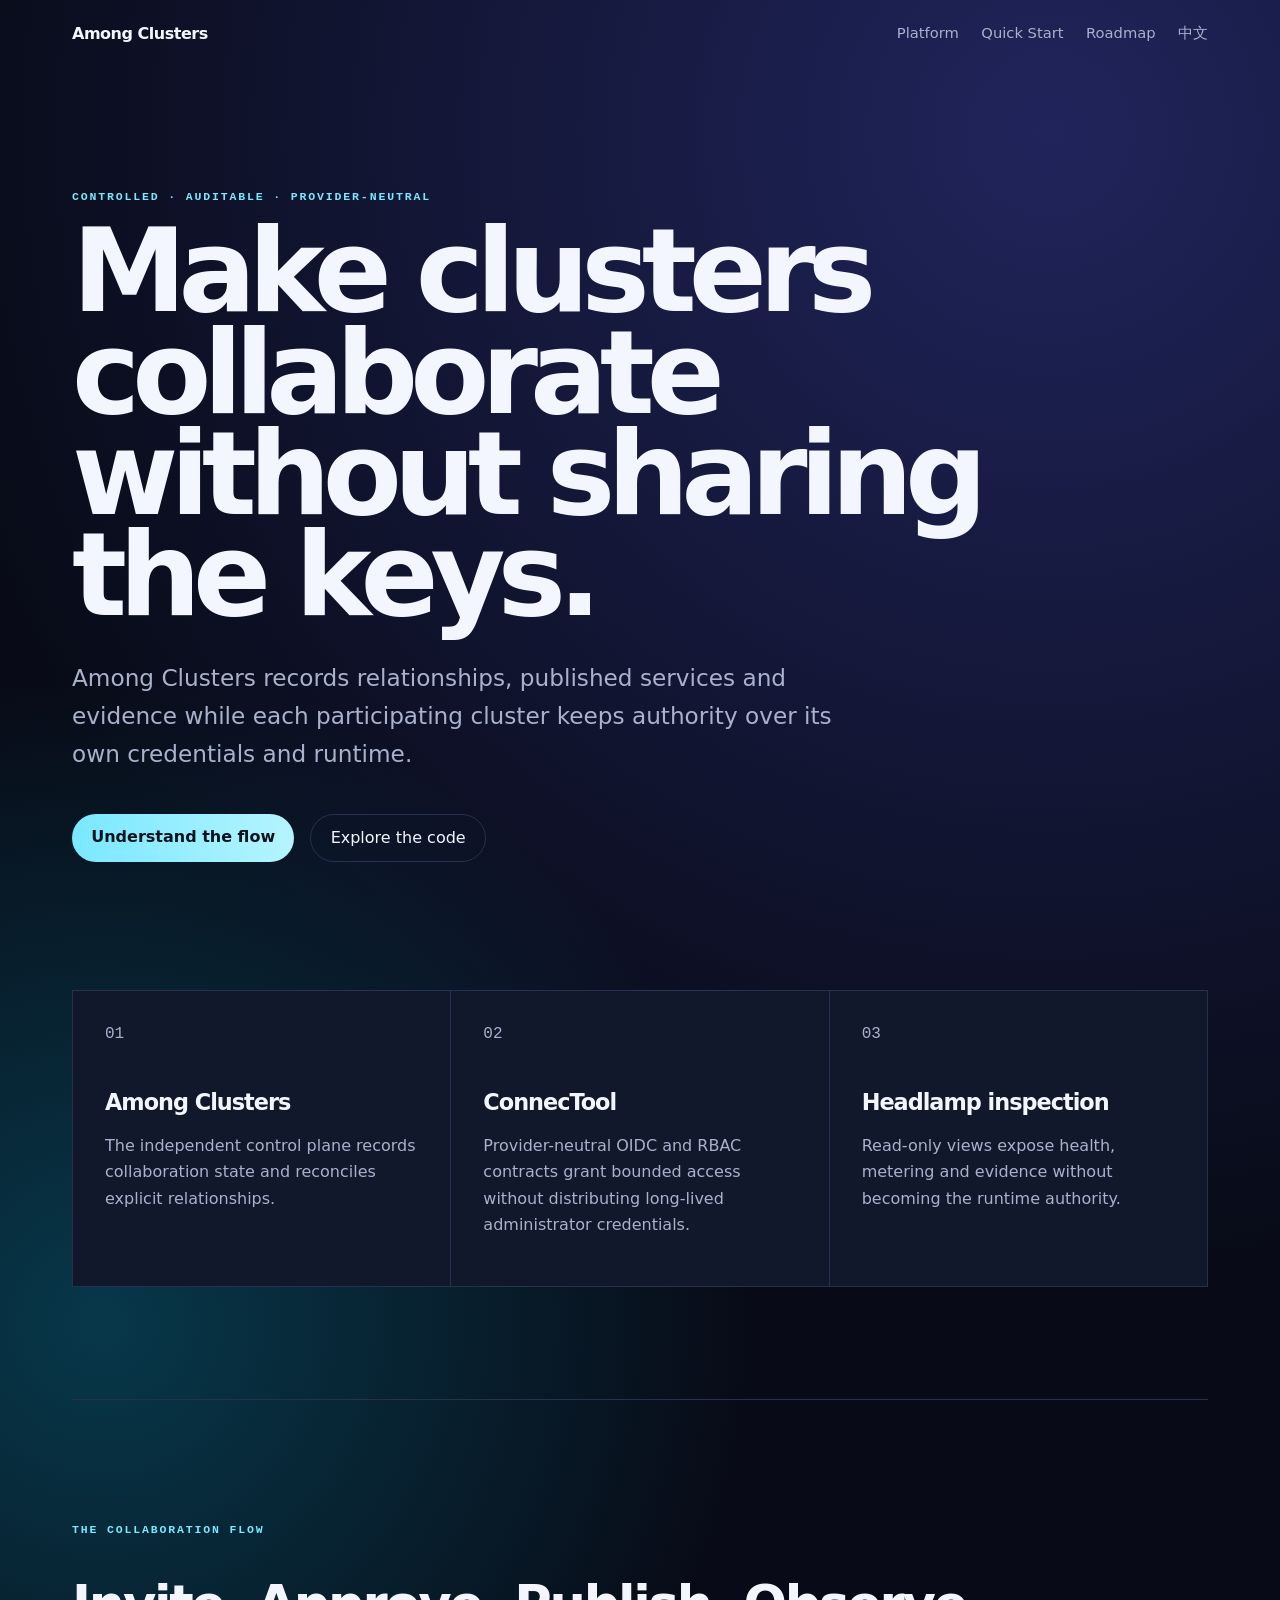
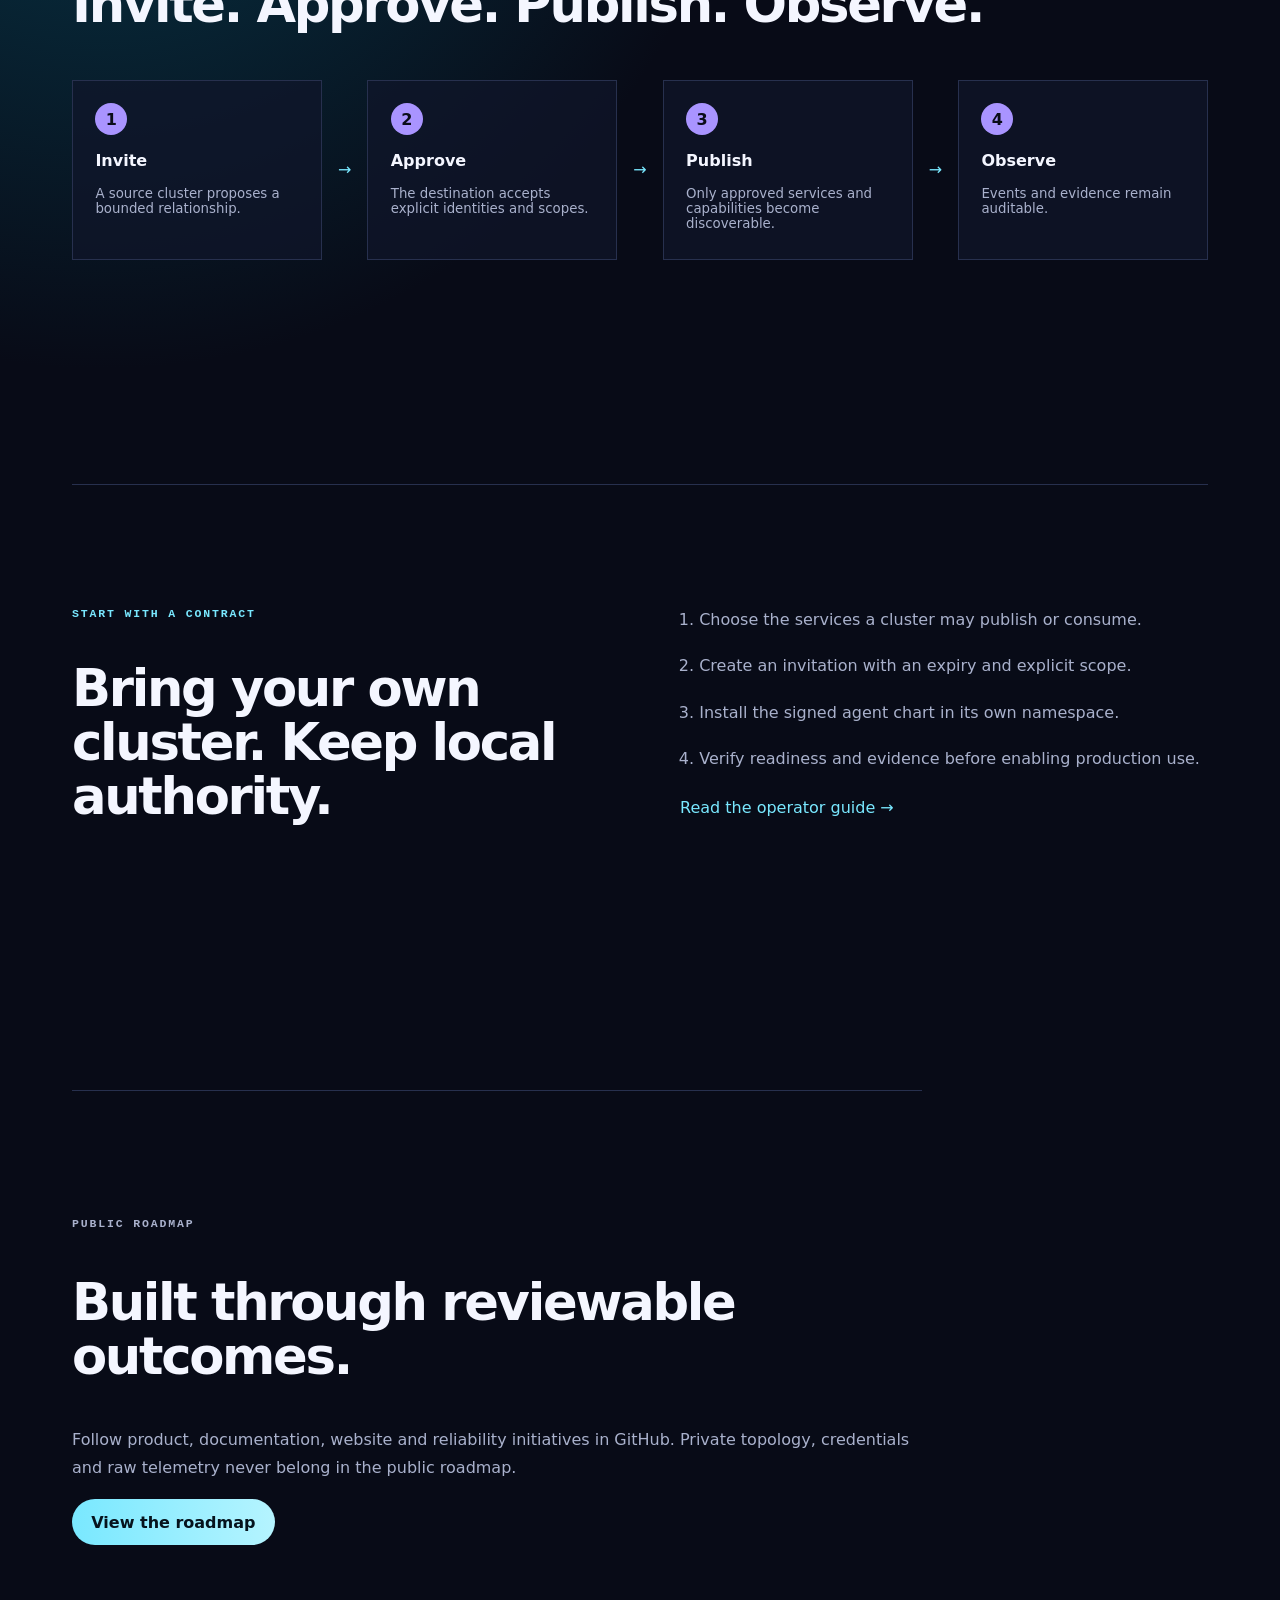
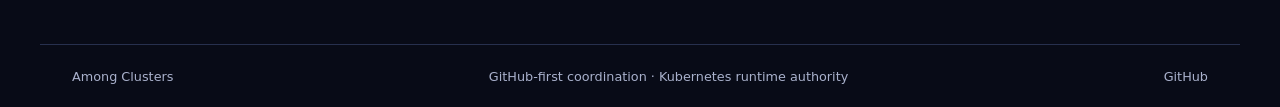
==== en/index.html @ f0ce1522 "feat(website): launch bilingual product site Issue: among-clusters/website#1 Change-Id: chg_among_bi" ====
<!doctype html>
<html lang="en">
<head><meta charset="utf-8"><meta name="viewport" content="width=device-width,initial-scale=1"><meta name="description" content="Among Clusters records auditable, least-privilege collaboration between Kubernetes clusters."><title>Among Clusters — Auditable multi-cluster collaboration</title><link rel="stylesheet" href="../styles.css"></head>
<body>
  <header><a class="brand" href="../">Among Clusters</a><nav><a href="#platform">Platform</a><a href="#start">Quick Start</a><a href="https://github.com/orgs/among-clusters/projects">Roadmap</a><a href="../zh-CN/" lang="zh-CN">中文</a></nav></header>
  <main>
    <section class="hero"><p class="kicker">CONTROLLED · AUDITABLE · PROVIDER-NEUTRAL</p><h1>Make clusters collaborate without sharing the keys.</h1><p class="lead">Among Clusters records relationships, published services and evidence while each participating cluster keeps authority over its own credentials and runtime.</p><div class="actions"><a class="primary" href="#start">Understand the flow</a><a href="https://github.com/among-clusters/among-clusters">Explore the code</a></div></section>
    <section id="platform" class="cards"><article><span>01</span><h2>Among Clusters</h2><p>The independent control plane records collaboration state and reconciles explicit relationships.</p></article><article><span>02</span><h2>ConnecTool</h2><p>Provider-neutral OIDC and RBAC contracts grant bounded access without distributing long-lived administrator credentials.</p></article><article><span>03</span><h2>Headlamp inspection</h2><p>Read-only views expose health, metering and evidence without becoming the runtime authority.</p></article></section>
    <section class="flow"><p class="kicker">THE COLLABORATION FLOW</p><h2>Invite. Approve. Publish. Observe.</h2><div class="rail"><div><b>1</b><strong>Invite</strong><small>A source cluster proposes a bounded relationship.</small></div><i>→</i><div><b>2</b><strong>Approve</strong><small>The destination accepts explicit identities and scopes.</small></div><i>→</i><div><b>3</b><strong>Publish</strong><small>Only approved services and capabilities become discoverable.</small></div><i>→</i><div><b>4</b><strong>Observe</strong><small>Events and evidence remain auditable.</small></div></div></section>
    <section id="start" class="split"><div><p class="kicker">START WITH A CONTRACT</p><h2>Bring your own cluster. Keep local authority.</h2></div><div><ol><li>Choose the services a cluster may publish or consume.</li><li>Create an invitation with an expiry and explicit scope.</li><li>Install the signed agent chart in its own namespace.</li><li>Verify readiness and evidence before enabling production use.</li></ol><a class="text-link" href="https://github.com/among-clusters/among-clusters">Read the operator guide →</a></div></section>
    <section class="callout"><p class="kicker">PUBLIC ROADMAP</p><h2>Built through reviewable outcomes.</h2><p>Follow product, documentation, website and reliability initiatives in GitHub. Private topology, credentials and raw telemetry never belong in the public roadmap.</p><a class="primary button" href="https://github.com/orgs/among-clusters/projects">View the roadmap</a></section>
  </main>
  <footer><span>Among Clusters</span><span>GitHub-first coordination · Kubernetes runtime authority</span><a href="https://github.com/among-clusters">GitHub</a></footer>
</body></html>
---- styles.css ----
:root{color-scheme:dark;--bg:#080b17;--panel:#10162a;--ink:#f4f6ff;--muted:#a9b1cc;--line:#27304e;--cyan:#79e8ff;--violet:#a994ff;font-family:Inter,ui-sans-serif,system-ui,-apple-system,sans-serif}*{box-sizing:border-box}html{scroll-behavior:smooth}body{margin:0;background:radial-gradient(circle at 82% 4%,#20245b 0,transparent 34%),radial-gradient(circle at 8% 40%,#07384a 0,transparent 28%),var(--bg);color:var(--ink)}a{color:inherit;text-decoration:none}header,footer{max-width:1200px;margin:auto;padding:1.5rem 2rem;display:flex;align-items:center;justify-content:space-between;gap:2rem}.brand{font-weight:800;letter-spacing:-.03em}nav{display:flex;gap:1.4rem;color:var(--muted);font-size:.92rem}main{max-width:1200px;margin:auto;padding:0 2rem}.hero{padding:7rem 0 8rem;max-width:980px}.kicker{color:var(--cyan);font:750 .72rem/1 ui-monospace,SFMono-Regular,monospace;letter-spacing:.16em;text-transform:uppercase}h1{font-size:clamp(3.7rem,9vw,8.5rem);line-height:.88;letter-spacing:-.07em;margin:1.2rem 0 2rem}.lead{max-width:780px;font-size:clamp(1.1rem,2vw,1.45rem);line-height:1.65;color:var(--muted)}.actions{display:flex;flex-wrap:wrap;gap:1rem;margin-top:2.5rem}.actions a,.button{padding:.85rem 1.2rem;border:1px solid var(--line);border-radius:999px}.actions .primary,.primary.button{background:linear-gradient(90deg,var(--cyan),#b5f4ff);color:#06131d;border:0;font-weight:800}.cards{display:grid;grid-template-columns:repeat(3,1fr);gap:1px;background:var(--line);border:1px solid var(--line)}article{background:rgba(16,22,42,.92);padding:2rem;min-height:250px}article span,article p,.flow small,.split li,.callout p{color:var(--muted)}article span{font-family:ui-monospace,monospace}h2{font-size:clamp(1.8rem,4vw,3.7rem);line-height:1.05;letter-spacing:-.045em}article h2{font-size:1.4rem;margin-top:3rem}article p{line-height:1.65}.flow,.split,.callout{padding:7rem 0;border-top:1px solid var(--line);margin-top:7rem}.rail{display:grid;grid-template-columns:1fr auto 1fr auto 1fr auto 1fr;gap:1rem;align-items:center;margin-top:3rem}.rail div{padding:1.4rem;border:1px solid var(--line);background:rgba(16,22,42,.72);min-height:180px}.rail b{display:grid;place-items:center;width:2rem;height:2rem;border-radius:50%;background:var(--violet);color:#0a0c19}.rail strong,.rail small{display:block;margin-top:1rem}.rail i{color:var(--cyan);font-style:normal}.split{display:grid;grid-template-columns:1fr 1fr;gap:5rem}.split ol{margin:0;padding-left:1.2rem}.split li{padding:.65rem 0;line-height:1.6}.text-link{display:inline-block;margin-top:1rem;color:var(--cyan)}.callout{padding-bottom:7rem;max-width:850px}.callout p{line-height:1.7;margin-bottom:2rem}footer{border-top:1px solid var(--line);color:var(--muted);font-size:.8rem}.language-gate{min-height:100vh;display:grid;place-items:center}.language-card{max-width:850px;padding:3rem}.language-card h1{font-size:clamp(3rem,9vw,7rem)}.language-card>p:not(.kicker){color:var(--muted)}@media(max-width:850px){header,footer{align-items:flex-start;flex-direction:column}nav{flex-wrap:wrap}.cards,.split{grid-template-columns:1fr}.rail{grid-template-columns:1fr}.rail i{transform:rotate(90deg);justify-self:start}.hero{padding:4rem 0 6rem}.flow,.split,.callout{margin-top:4rem;padding:4rem 0}}
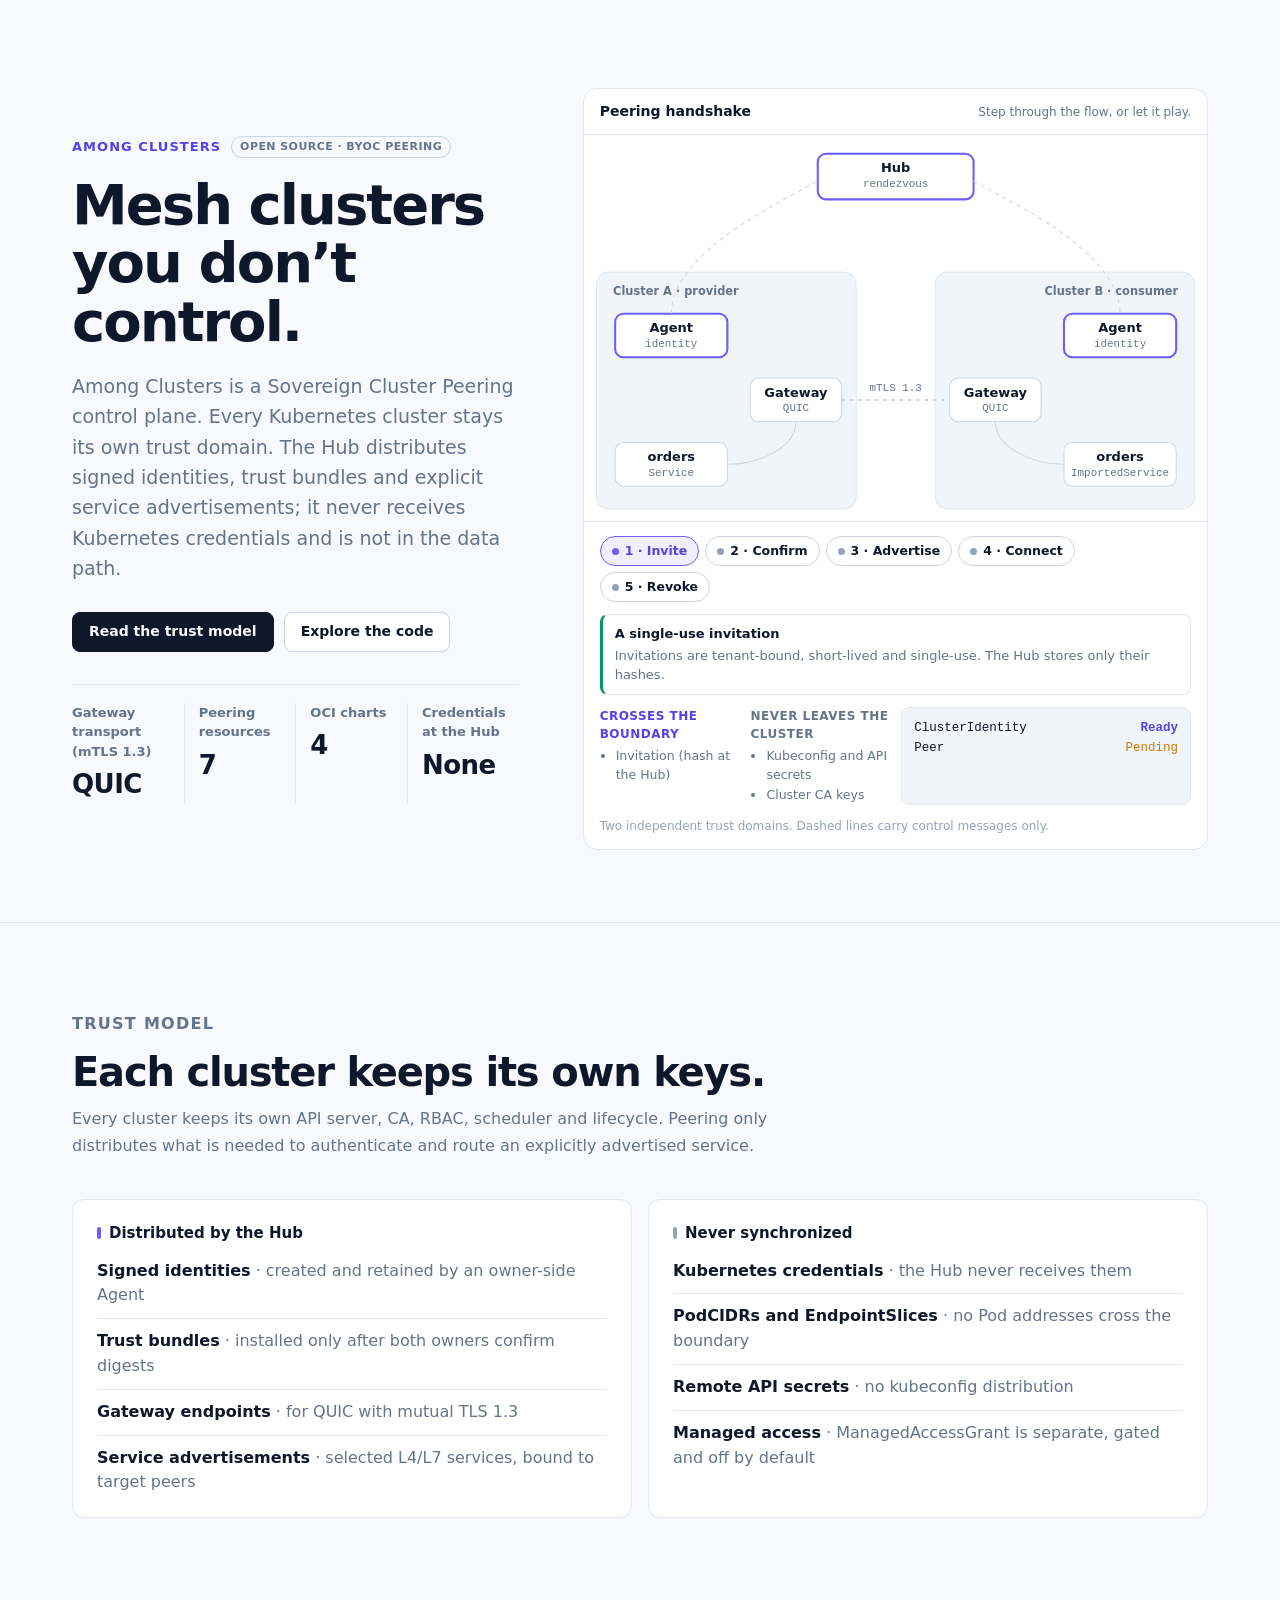
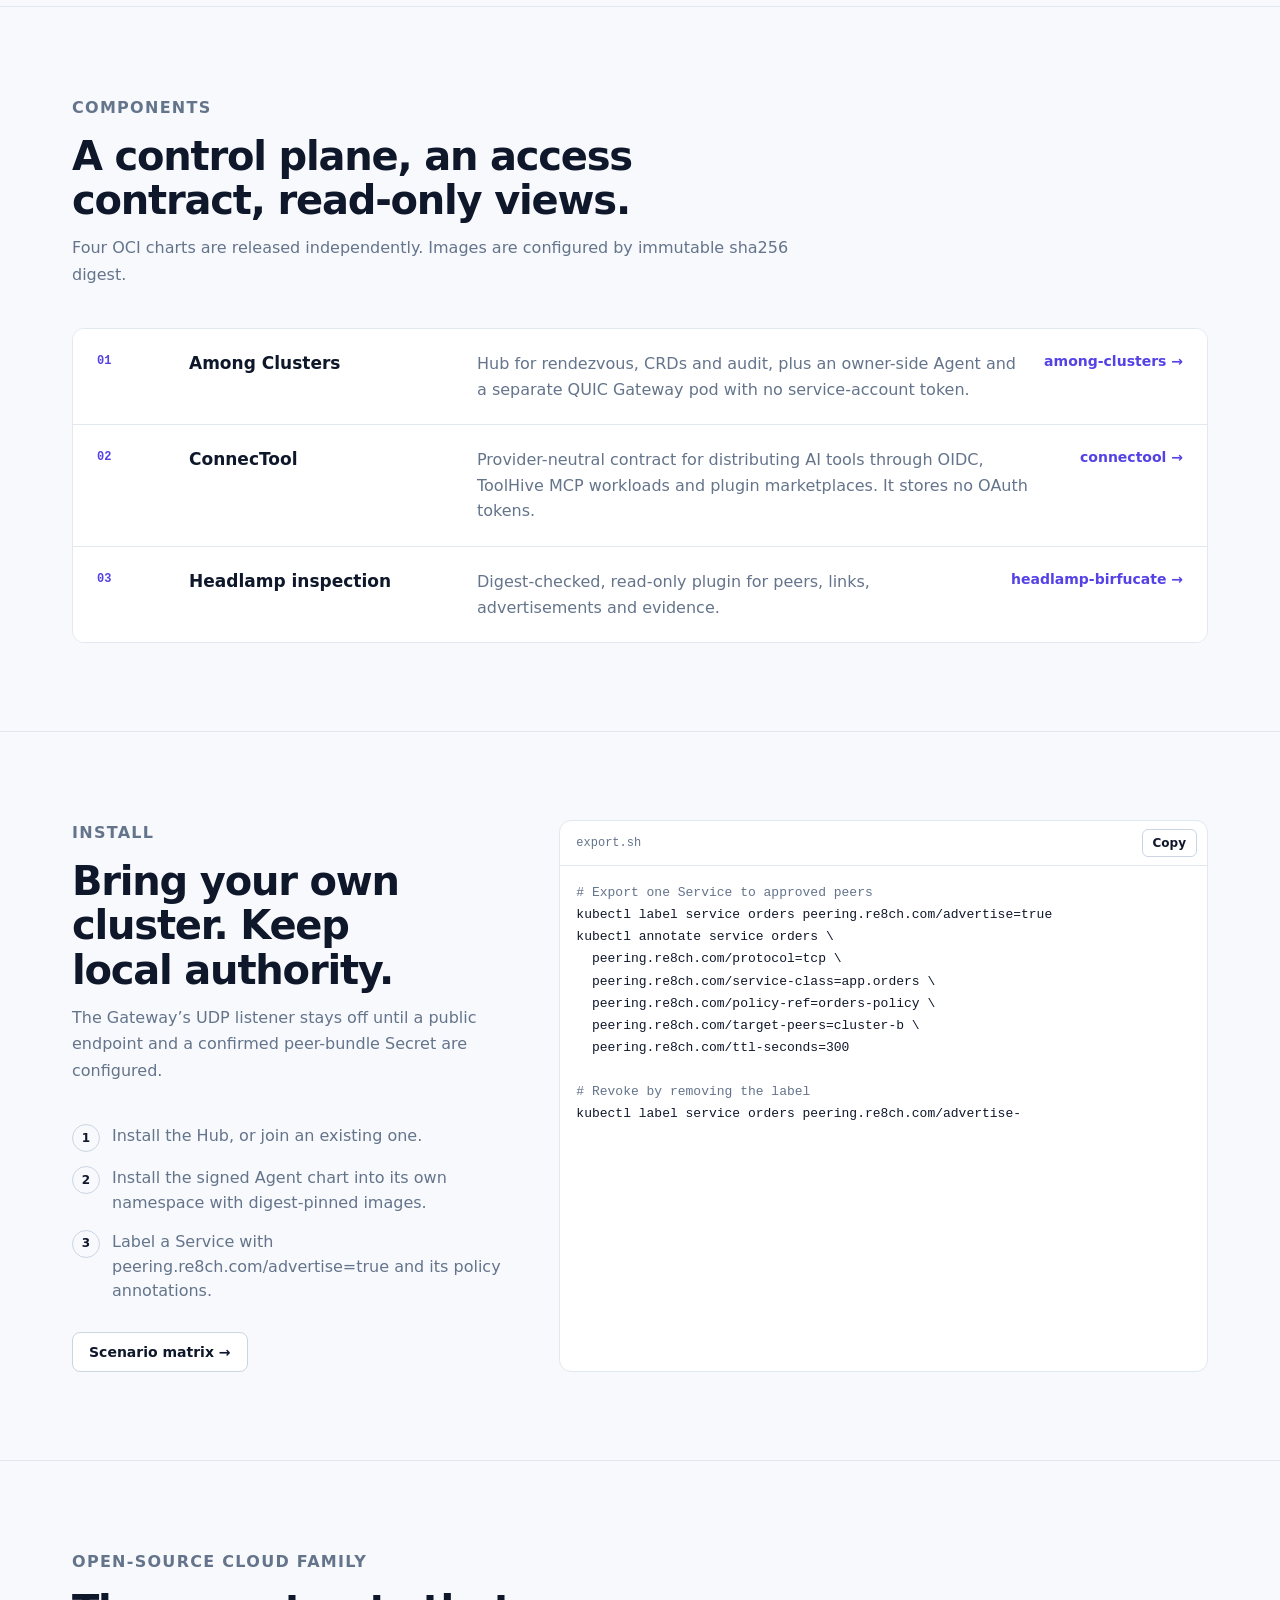
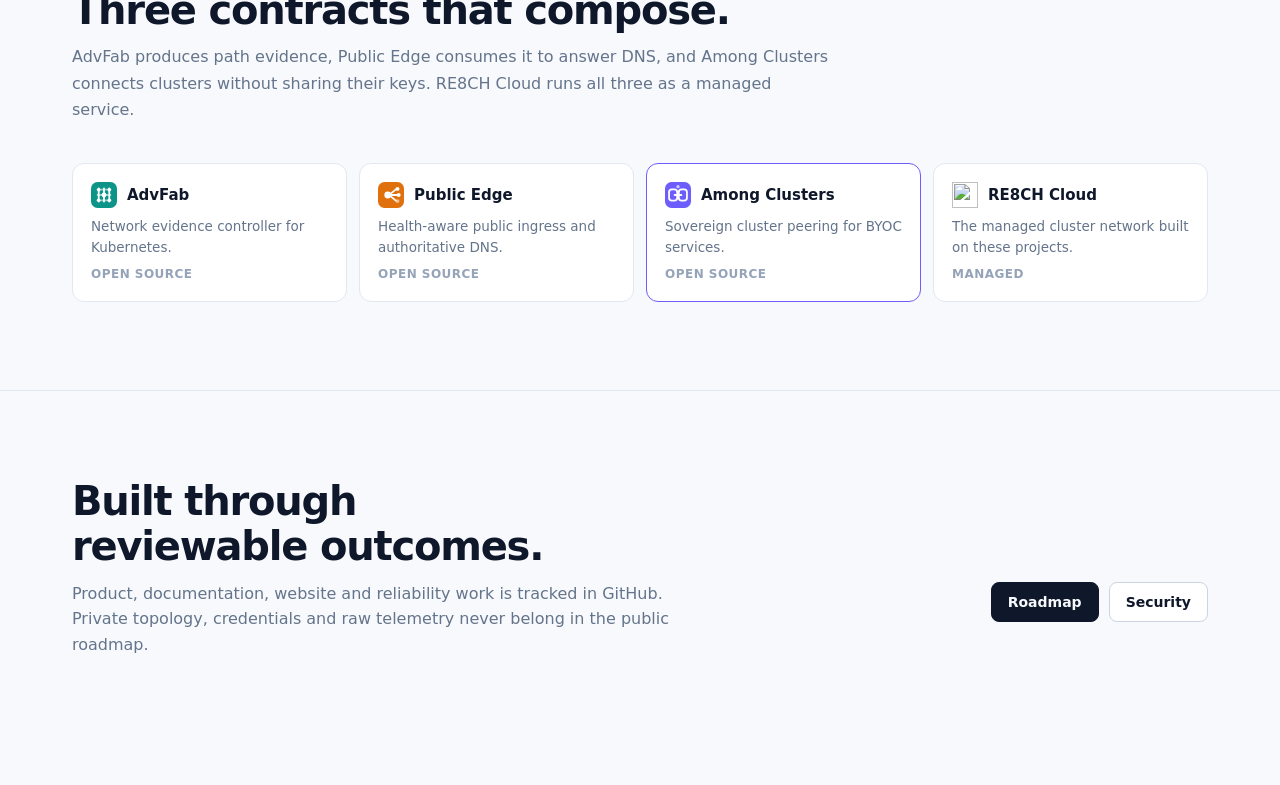
==== commit 8f7c21d9: "feat(website): redesign on the shared open-source cloud design system Light design system shared wit" ====
--- a/en/index.html
+++ b/en/index.html
@@ -1,14 +1,113 @@
 <!doctype html>
-<html lang="en">
-<head><meta charset="utf-8"><meta name="viewport" content="width=device-width,initial-scale=1"><meta name="description" content="Among Clusters records auditable, least-privilege collaboration between Kubernetes clusters."><title>Among Clusters — Auditable multi-cluster collaboration</title><link rel="stylesheet" href="../styles.css"></head>
-<body>
-  <header><a class="brand" href="../">Among Clusters</a><nav><a href="#platform">Platform</a><a href="#start">Quick Start</a><a href="https://github.com/orgs/among-clusters/projects">Roadmap</a><a href="../zh-CN/" lang="zh-CN">中文</a></nav></header>
-  <main>
-    <section class="hero"><p class="kicker">CONTROLLED · AUDITABLE · PROVIDER-NEUTRAL</p><h1>Make clusters collaborate without sharing the keys.</h1><p class="lead">Among Clusters records relationships, published services and evidence while each participating cluster keeps authority over its own credentials and runtime.</p><div class="actions"><a class="primary" href="#start">Understand the flow</a><a href="https://github.com/among-clusters/among-clusters">Explore the code</a></div></section>
-    <section id="platform" class="cards"><article><span>01</span><h2>Among Clusters</h2><p>The independent control plane records collaboration state and reconciles explicit relationships.</p></article><article><span>02</span><h2>ConnecTool</h2><p>Provider-neutral OIDC and RBAC contracts grant bounded access without distributing long-lived administrator credentials.</p></article><article><span>03</span><h2>Headlamp inspection</h2><p>Read-only views expose health, metering and evidence without becoming the runtime authority.</p></article></section>
-    <section class="flow"><p class="kicker">THE COLLABORATION FLOW</p><h2>Invite. Approve. Publish. Observe.</h2><div class="rail"><div><b>1</b><strong>Invite</strong><small>A source cluster proposes a bounded relationship.</small></div><i>→</i><div><b>2</b><strong>Approve</strong><small>The destination accepts explicit identities and scopes.</small></div><i>→</i><div><b>3</b><strong>Publish</strong><small>Only approved services and capabilities become discoverable.</small></div><i>→</i><div><b>4</b><strong>Observe</strong><small>Events and evidence remain auditable.</small></div></div></section>
-    <section id="start" class="split"><div><p class="kicker">START WITH A CONTRACT</p><h2>Bring your own cluster. Keep local authority.</h2></div><div><ol><li>Choose the services a cluster may publish or consume.</li><li>Create an invitation with an expiry and explicit scope.</li><li>Install the signed agent chart in its own namespace.</li><li>Verify readiness and evidence before enabling production use.</li></ol><a class="text-link" href="https://github.com/among-clusters/among-clusters">Read the operator guide →</a></div></section>
-    <section class="callout"><p class="kicker">PUBLIC ROADMAP</p><h2>Built through reviewable outcomes.</h2><p>Follow product, documentation, website and reliability initiatives in GitHub. Private topology, credentials and raw telemetry never belong in the public roadmap.</p><a class="primary button" href="https://github.com/orgs/among-clusters/projects">View the roadmap</a></section>
-  </main>
-  <footer><span>Among Clusters</span><span>GitHub-first coordination · Kubernetes runtime authority</span><a href="https://github.com/among-clusters">GitHub</a></footer>
-</body></html>
+<html lang="en" data-site="among-clusters">
+  <head>
+    <meta charset="utf-8">
+    <meta name="viewport" content="width=device-width, initial-scale=1">
+    <title>Among Clusters — Sovereign cluster peering</title>
+    <meta name="description" content="Among Clusters is a Sovereign Cluster Peering control plane for BYOC services. Each cluster keeps its API server, CA, RBAC and lifecycle authority.">
+    <meta name="theme-color" content="#f7f9fc">
+    <meta property="og:title" content="Among Clusters — Sovereign cluster peering">
+    <meta property="og:description" content="Among Clusters is a Sovereign Cluster Peering control plane for BYOC services. Each cluster keeps its API server, CA, RBAC and lifecycle authority.">
+    <meta property="og:url" content="https://among-clusters.github.io/website/en/">
+    <link rel="canonical" href="https://among-clusters.github.io/website/en/">
+    <link rel="alternate" hreflang="en" href="https://among-clusters.github.io/website/en/">
+    <link rel="alternate" hreflang="zh-CN" href="https://among-clusters.github.io/website/zh-CN/">
+    <link rel="alternate" hreflang="x-default" href="https://among-clusters.github.io/website/en/">
+    <link rel="sitemap" type="application/xml" title="Sitemap" href="https://among-clusters.github.io/website/sitemap.xml">
+    <link rel="icon" type="image/svg+xml" href="../mark.svg">
+    <link rel="stylesheet" href="../styles.css?v=20261023-oss-1">
+    <link rel="stylesheet" href="https://brand-assets.re8ch.com/dist/current/re8ch-navigator.css">
+    <link rel="stylesheet" href="https://brand-assets.re8ch.com/dist/current/re8ch-footer.css">
+    <script src="../boot.js?v=20261023-oss-1"></script>
+    <script src="https://brand-assets.re8ch.com/dist/current/re8ch-navigator.js" defer></script>
+    <script src="https://brand-assets.re8ch.com/dist/current/re8ch-footer.js" defer></script>
+    <script src="../site.js?v=20261023-oss-1" defer></script>
+  </head>
+  <body>
+    <div class="shell">
+    <re8ch-navigator product="among-clusters" brand="Among Clusters" locale="en" home-href="../en/" links='[{"label":"Handshake","href":"../en/#handshake"},{"label":"Trust model","href":"../en/#trust"},{"label":"Components","href":"../en/#components"},{"label":"Install","href":"../en/#install"}]' language-options='[{"label":"English","value":"en","href":"../en/"},{"label":"简体中文","value":"zh-CN","href":"../zh-CN/"}]' language-mode="available" extra-actions='[]'></re8ch-navigator>
+    <main>
+      <section class="hero">
+        <div class="wrap hero-grid">
+          <div>
+            <p class="eyebrow">Among Clusters <span class="tag">Open source · BYOC peering</span></p>
+            <h1>Mesh clusters you don’t control.</h1>
+            <p class="lead">Among Clusters is a Sovereign Cluster Peering control plane. Every Kubernetes cluster stays its own trust domain. The Hub distributes signed identities, trust bundles and explicit service advertisements; it never receives Kubernetes credentials and is not in the data path.</p>
+            <div class="actions"><a class="button primary" href="#trust">Read the trust model</a><a class="button" href="https://github.com/among-clusters/among-clusters" rel="noopener">Explore the code</a></div>
+            <div class="stats"><div><span>Gateway transport (mTLS 1.3)</span><strong data-stat="transport">QUIC</strong></div><div><span>Peering resources</span><strong data-stat="crds">7</strong></div><div><span>OCI charts</span><strong data-stat="charts">4</strong></div><div><span>Credentials at the Hub</span><strong data-stat="creds">None</strong></div></div>
+          </div>
+          <div class="figure" id="handshake" data-peering>
+            <div class="figure-head"><b>Peering handshake</b><small>Step through the flow, or let it play.</small></div>
+            <div class="figure-body"><svg viewBox="0 0 600 372" role="group" aria-label="Peering handshake"></svg></div>
+            <div class="figure-foot">
+              <div class="chips" data-peering-steps></div>
+              <div class="verdict" data-peering-caption aria-live="polite"></div>
+              <div class="figure-split"><div class="peer-lists" data-peering-lists></div><div class="mono-pane" data-peering-pane></div></div>
+              <small class="fig-note">Two independent trust domains. Dashed lines carry control messages only.</small>
+            </div>
+          </div>
+        </div>
+      </section>
+      <section class="section" id="trust">
+        <div class="wrap">
+          <div class="section-head"><p class="eyebrow">Trust model</p><h2>Each cluster keeps its own keys.</h2><p>Every cluster keeps its own API server, CA, RBAC, scheduler and lifecycle. Peering only distributes what is needed to authenticate and route an explicitly advertised service.</p></div>
+          <div class="split"><div class="panel"><h3>Distributed by the Hub</h3><ul><li><b>Signed identities</b> · created and retained by an owner-side Agent</li><li><b>Trust bundles</b> · installed only after both owners confirm digests</li><li><b>Gateway endpoints</b> · for QUIC with mutual TLS 1.3</li><li><b>Service advertisements</b> · selected L4/L7 services, bound to target peers</li></ul></div><div class="panel other"><h3>Never synchronized</h3><ul><li><b>Kubernetes credentials</b> · the Hub never receives them</li><li><b>PodCIDRs and EndpointSlices</b> · no Pod addresses cross the boundary</li><li><b>Remote API secrets</b> · no kubeconfig distribution</li><li><b>Managed access</b> · ManagedAccessGrant is separate, gated and off by default</li></ul></div></div>
+        </div>
+      </section>
+      <section class="section" id="components">
+        <div class="wrap">
+          <div class="section-head"><p class="eyebrow">Components</p><h2>A control plane, an access contract, read-only views.</h2><p>Four OCI charts are released independently. Images are configured by immutable sha256 digest.</p></div>
+          <div class="rows">
+            <article class="row"><span class="idx">01</span><h3>Among Clusters</h3><p>Hub for rendezvous, CRDs and audit, plus an owner-side Agent and a separate QUIC Gateway pod with no service-account token.</p><a href="https://github.com/among-clusters/among-clusters" rel="noopener">among-clusters →</a></article>
+            <article class="row"><span class="idx">02</span><h3>ConnecTool</h3><p>Provider-neutral contract for distributing AI tools through OIDC, ToolHive MCP workloads and plugin marketplaces. It stores no OAuth tokens.</p><a href="https://github.com/among-clusters/connectool" rel="noopener">connectool →</a></article>
+            <article class="row"><span class="idx">03</span><h3>Headlamp inspection</h3><p>Digest-checked, read-only plugin for peers, links, advertisements and evidence.</p><a href="https://github.com/among-clusters/headlamp-birfucate" rel="noopener">headlamp-birfucate →</a></article>
+          </div>
+        </div>
+      </section>
+      <section class="section" id="install">
+        <div class="wrap install">
+          <div>
+            <div class="section-head"><p class="eyebrow">Install</p><h2>Bring your own cluster. Keep local authority.</h2><p>The Gateway’s UDP listener stays off until a public endpoint and a confirmed peer-bundle Secret are configured.</p></div>
+            <ol class="steps"><li>Install the Hub, or join an existing one.</li><li>Install the signed Agent chart into its own namespace with digest-pinned images.</li><li>Label a Service with peering.re8ch.com/advertise=true and its policy annotations.</li></ol>
+            <div class="actions"><a class="button" href="https://github.com/among-clusters/among-clusters/blob/main/docs/SCENARIO-MATRIX.md" rel="noopener">Scenario matrix →</a></div>
+          </div>
+          <div class="code">
+            <div class="code-head"><span>export.sh</span><button class="copy" type="button" data-copy-target="code-among-clusters" data-copied="Copied">Copy</button></div>
+            <pre id="code-among-clusters"><span class="c"># Export one Service to approved peers</span>
+kubectl label service orders peering.re8ch.com/advertise=true
+kubectl annotate service orders \
+  peering.re8ch.com/protocol=tcp \
+  peering.re8ch.com/service-class=app.orders \
+  peering.re8ch.com/policy-ref=orders-policy \
+  peering.re8ch.com/target-peers=cluster-b \
+  peering.re8ch.com/ttl-seconds=300
+
+<span class="c"># Revoke by removing the label</span>
+kubectl label service orders peering.re8ch.com/advertise-</pre>
+          </div>
+        </div>
+      </section>
+      <section class="section" id="family">
+        <div class="wrap">
+          <div class="section-head"><p class="eyebrow">Open-source cloud family</p><h2>Three contracts that compose.</h2><p>AdvFab produces path evidence, Public Edge consumes it to answer DNS, and Among Clusters connects clusters without sharing their keys. RE8CH Cloud runs all three as a managed service.</p></div>
+          <div class="family">
+            <a href="https://advfab.org/"><span class="fam-mark"><img src="../marks/advfab.svg" alt="" width="26" height="26"><b>AdvFab</b></span><p>Network evidence controller for Kubernetes.</p><small>Open source</small></a>
+            <a href="https://public-edge.github.io/website/en/"><span class="fam-mark"><img src="../marks/public-edge.svg" alt="" width="26" height="26"><b>Public Edge</b></span><p>Health-aware public ingress and authoritative DNS.</p><small>Open source</small></a>
+            <a href="https://among-clusters.github.io/website/en/" aria-current="page"><span class="fam-mark"><img src="../marks/among-clusters.svg" alt="" width="26" height="26"><b>Among Clusters</b></span><p>Sovereign cluster peering for BYOC services.</p><small>Open source</small></a>
+            <a href="https://cluster.re8ch.com/en/"><span class="fam-mark"><img src="https://brand-assets.re8ch.com/PRODUCTS/cluster/SVG/icon-no-edge.svg" alt="" width="26" height="26"><b>RE8CH Cloud</b></span><p>The managed cluster network built on these projects.</p><small>Managed</small></a>
+          </div>
+        </div>
+      </section>
+      <section class="section">
+        <div class="wrap closing">
+          <div class="section-head"><h2>Built through reviewable outcomes.</h2><p>Product, documentation, website and reliability work is tracked in GitHub. Private topology, credentials and raw telemetry never belong in the public roadmap.</p></div>
+          <div class="actions"><a class="button primary" href="https://github.com/among-clusters/among-clusters/issues" rel="noopener">Roadmap</a><a class="button" href="https://github.com/among-clusters/among-clusters/blob/main/SECURITY.md" rel="noopener">Security</a></div>
+        </div>
+      </section>
+    </main>
+    <re8ch-footer locale="en" theme="light" language-options='[{"label":"English","value":"en","href":"../en/"},{"label":"简体中文","value":"zh-CN","href":"../zh-CN/"}]' language-mode="available" brand-logo="https://brand-assets.re8ch.com/SVG/logo.svg"></re8ch-footer>
+    </div>
+    <script type="application/json" id="site-copy">{"clusterA":"Cluster A · provider","clusterB":"Cluster B · consumer","hubSub":"rendezvous","agentSub":"identity","hubIdle":"not in the data path","crosses":"Crosses the boundary","stays":"Never leaves the cluster","steps":[{"label":"Invite","title":"A single-use invitation","body":"Invitations are tenant-bound, short-lived and single-use. The Hub stores only their hashes.","crosses":["Invitation (hash at the Hub)"],"stays":["Kubeconfig and API secrets","Cluster CA keys"],"status":["ClusterIdentity|Ready","Peer|Pending"]},{"label":"Confirm","title":"Both owners confirm digests","body":"A Peer becomes eligible only after both owners confirm the other side’s trust-bundle digest.","crosses":["Trust-bundle digests","SPIFFE-compatible identities"],"stays":["Private keys (held by the Agent)"],"status":["Peer|Ready","AuthenticatedLink|Accepted"]},{"label":"Advertise","title":"Only labelled services are offered","body":"The Agent sends a signed service.snapshot. The Hub accepts it only if the PeerPolicy permits the publisher, peer, class, protocol, port and direction.","crosses":["Signed ServiceAdvertisement"],"stays":["PodCIDRs and Pod addresses","EndpointSlices"],"status":["ServiceAdvertisement|Accepted","ImportedService|Ready"]},{"label":"Connect","title":"Gateway to gateway","body":"Gateways use TLS 1.3 mutual authentication over QUIC and route streams by SPIFFE service identity. The Hub carries no application traffic.","crosses":["Service traffic over mTLS"],"stays":["Service-account tokens (the Gateway has none)"],"status":["AuthenticatedLink|Established","ImportedService|Ready"]},{"label":"Revoke","title":"Removing the label revokes it","body":"Removing the advertise label withdraws the advertisement, and the importing side loses the service.","crosses":["Revocation"],"stays":["Everything the cluster owns"],"status":["ServiceAdvertisement|Revoked","ImportedService|Removed"]}]}</script>
+    <script src="../peering.js?v=20261023-oss-1" defer></script>
+  </body>
+</html>
--- a/styles.css
+++ b/styles.css
@@ -1 +1,268 @@
-:root{color-scheme:dark;--bg:#080b17;--panel:#10162a;--ink:#f4f6ff;--muted:#a9b1cc;--line:#27304e;--cyan:#79e8ff;--violet:#a994ff;font-family:Inter,ui-sans-serif,system-ui,-apple-system,sans-serif}*{box-sizing:border-box}html{scroll-behavior:smooth}body{margin:0;background:radial-gradient(circle at 82% 4%,#20245b 0,transparent 34%),radial-gradient(circle at 8% 40%,#07384a 0,transparent 28%),var(--bg);color:var(--ink)}a{color:inherit;text-decoration:none}header,footer{max-width:1200px;margin:auto;padding:1.5rem 2rem;display:flex;align-items:center;justify-content:space-between;gap:2rem}.brand{font-weight:800;letter-spacing:-.03em}nav{display:flex;gap:1.4rem;color:var(--muted);font-size:.92rem}main{max-width:1200px;margin:auto;padding:0 2rem}.hero{padding:7rem 0 8rem;max-width:980px}.kicker{color:var(--cyan);font:750 .72rem/1 ui-monospace,SFMono-Regular,monospace;letter-spacing:.16em;text-transform:uppercase}h1{font-size:clamp(3.7rem,9vw,8.5rem);line-height:.88;letter-spacing:-.07em;margin:1.2rem 0 2rem}.lead{max-width:780px;font-size:clamp(1.1rem,2vw,1.45rem);line-height:1.65;color:var(--muted)}.actions{display:flex;flex-wrap:wrap;gap:1rem;margin-top:2.5rem}.actions a,.button{padding:.85rem 1.2rem;border:1px solid var(--line);border-radius:999px}.actions .primary,.primary.button{background:linear-gradient(90deg,var(--cyan),#b5f4ff);color:#06131d;border:0;font-weight:800}.cards{display:grid;grid-template-columns:repeat(3,1fr);gap:1px;background:var(--line);border:1px solid var(--line)}article{background:rgba(16,22,42,.92);padding:2rem;min-height:250px}article span,article p,.flow small,.split li,.callout p{color:var(--muted)}article span{font-family:ui-monospace,monospace}h2{font-size:clamp(1.8rem,4vw,3.7rem);line-height:1.05;letter-spacing:-.045em}article h2{font-size:1.4rem;margin-top:3rem}article p{line-height:1.65}.flow,.split,.callout{padding:7rem 0;border-top:1px solid var(--line);margin-top:7rem}.rail{display:grid;grid-template-columns:1fr auto 1fr auto 1fr auto 1fr;gap:1rem;align-items:center;margin-top:3rem}.rail div{padding:1.4rem;border:1px solid var(--line);background:rgba(16,22,42,.72);min-height:180px}.rail b{display:grid;place-items:center;width:2rem;height:2rem;border-radius:50%;background:var(--violet);color:#0a0c19}.rail strong,.rail small{display:block;margin-top:1rem}.rail i{color:var(--cyan);font-style:normal}.split{display:grid;grid-template-columns:1fr 1fr;gap:5rem}.split ol{margin:0;padding-left:1.2rem}.split li{padding:.65rem 0;line-height:1.6}.text-link{display:inline-block;margin-top:1rem;color:var(--cyan)}.callout{padding-bottom:7rem;max-width:850px}.callout p{line-height:1.7;margin-bottom:2rem}footer{border-top:1px solid var(--line);color:var(--muted);font-size:.8rem}.language-gate{min-height:100vh;display:grid;place-items:center}.language-card{max-width:850px;padding:3rem}.language-card h1{font-size:clamp(3rem,9vw,7rem)}.language-card>p:not(.kicker){color:var(--muted)}@media(max-width:850px){header,footer{align-items:flex-start;flex-direction:column}nav{flex-wrap:wrap}.cards,.split{grid-template-columns:1fr}.rail{grid-template-columns:1fr}.rail i{transform:rotate(90deg);justify-self:start}.hero{padding:4rem 0 6rem}.flow,.split,.callout{margin-top:4rem;padding:4rem 0}}
+/* Shared open-source site system (AdvFab · Public Edge · Among Clusters).
+   Same tokens as the RE8CH commercial cloud sites; each site only sets --accent. */
+:root {
+  color-scheme: light;
+  --paper: #f7f9fc;
+  --surface: #ffffff;
+  --surface-2: #f1f5f9;
+  --ink: #0f172a;
+  --muted: #64748b;
+  --faint: #94a3b8;
+  --line: #e2e8f0;
+  --line-strong: #cbd5e1;
+  --ok: #059669;
+  --warn: #c27c0e;
+  --bad: #d14343;
+  --unknown: #94a3b8;
+  --mono: ui-monospace, SFMono-Regular, Menlo, Consolas, monospace;
+}
+:root[data-site="advfab"] { --accent: #0d9488; --accent-ink: #0f766e; --accent-soft: rgba(13, 148, 136, .1); }
+:root[data-site="public-edge"] { --accent: #e0700b; --accent-ink: #b45309; --accent-soft: rgba(224, 112, 11, .1); }
+:root[data-site="among-clusters"] { --accent: #6d5dfc; --accent-ink: #5442e6; --accent-soft: rgba(109, 93, 252, .1); }
+
+:root[data-theme="dark"] {
+  color-scheme: dark;
+  --paper: #07111d;
+  --surface: #0c1828;
+  --surface-2: #102236;
+  --ink: #eef4fb;
+  --muted: #9aabbf;
+  --faint: #6b7d93;
+  --line: rgba(226, 236, 248, .12);
+  --line-strong: rgba(226, 236, 248, .22);
+  --ok: #34d399;
+  --warn: #f5b942;
+  --bad: #f87171;
+  --unknown: #6b7d93;
+}
+:root[data-theme="dark"][data-site="advfab"] { --accent: #2dd4bf; --accent-ink: #5eead4; --accent-soft: rgba(45, 212, 191, .12); }
+:root[data-theme="dark"][data-site="public-edge"] { --accent: #fb923c; --accent-ink: #fdba74; --accent-soft: rgba(251, 146, 60, .12); }
+:root[data-theme="dark"][data-site="among-clusters"] { --accent: #a397ff; --accent-ink: #c4bcff; --accent-soft: rgba(163, 151, 255, .14); }
+
+* { box-sizing: border-box; }
+html { background: var(--paper); color: var(--ink); font-family: Inter, ui-sans-serif, system-ui, -apple-system, BlinkMacSystemFont, "Segoe UI", "PingFang SC", "Microsoft YaHei", sans-serif; line-height: 1.5; text-size-adjust: 100%; }
+body { margin: 0; background: var(--paper); overflow-x: clip; }
+a { color: inherit; }
+button { font: inherit; color: inherit; }
+button:focus-visible, a:focus-visible, [tabindex]:focus-visible { outline: 2px solid var(--accent); outline-offset: 3px; }
+h1, h2, h3, p { margin: 0; }
+code { font-family: var(--mono); font-size: .92em; }
+
+.shell { min-height: 100svh; overflow-x: clip; }
+.wrap { margin: 0 auto; max-width: 1200px; padding: 0 clamp(16px, 4vw, 32px); }
+.eyebrow { align-items: center; color: var(--accent-ink); display: inline-flex; font-size: 13px; font-weight: 750; gap: 10px; letter-spacing: .08em; text-transform: uppercase; }
+.eyebrow .tag { border: 1px solid var(--line-strong); border-radius: 999px; color: var(--muted); font-size: 11px; font-weight: 650; letter-spacing: .04em; padding: 2px 8px; }
+
+.button { align-items: center; background: var(--surface); border: 1px solid var(--line-strong); border-radius: 8px; color: var(--ink); cursor: pointer; display: inline-flex; font-size: 14px; font-weight: 650; gap: 8px; justify-content: center; min-height: 40px; padding: 0 16px; text-decoration: none; transition: border-color .15s, background .15s; }
+.button:hover { border-color: var(--faint); }
+.button.primary { background: var(--ink); border-color: var(--ink); color: var(--paper); }
+.button.primary:hover { opacity: .9; }
+
+/* Hero */
+.hero { padding: clamp(40px, 7vw, 88px) 0 clamp(40px, 6vw, 72px); }
+.hero-grid { align-items: center; display: grid; gap: clamp(28px, 5vw, 64px); grid-template-columns: minmax(0, 5fr) minmax(0, 7fr); }
+.hero h1 { font-size: clamp(36px, 4.6vw, 56px); font-weight: 820; letter-spacing: -.035em; line-height: 1.04; margin: 18px 0 20px; text-wrap: balance; }
+:lang(zh) .hero h1 { letter-spacing: -.01em; line-height: 1.15; }
+.lead { color: var(--muted); font-size: clamp(16px, 1.6vw, 19px); line-height: 1.6; max-width: 560px; }
+.actions { display: flex; flex-wrap: wrap; gap: 10px; margin-top: 28px; }
+.stats { border-top: 1px solid var(--line); display: grid; grid-template-columns: repeat(4, minmax(0, 1fr)); margin-top: 32px; padding-top: 18px; }
+.stats div { border-left: 1px solid var(--line); min-width: 0; padding: 0 14px; }
+.stats div:first-child { border-left: 0; padding-left: 0; }
+.stats span { color: var(--muted); display: block; font-size: 13px; font-weight: 600; }
+.stats strong { display: block; font-size: clamp(20px, 2.2vw, 26px); font-variant-numeric: tabular-nums; font-weight: 780; letter-spacing: -.02em; margin-top: 4px; white-space: nowrap; }
+
+/* Figure (signature interaction) */
+.figure { background: var(--surface); border: 1px solid var(--line); border-radius: 14px; min-width: 0; overflow: hidden; }
+.figure-head { align-items: center; border-bottom: 1px solid var(--line); display: flex; flex-wrap: wrap; gap: 8px 14px; justify-content: space-between; padding: 12px 16px; }
+.figure-head b { font-size: 14px; }
+.figure-head small { color: var(--muted); font-size: 12px; }
+.figure-body { position: relative; }
+.figure svg { display: block; height: auto; width: 100%; }
+.figure-foot { border-top: 1px solid var(--line); display: grid; gap: 12px; padding: 14px 16px; }
+.legend { display: flex; flex-wrap: wrap; gap: 6px 14px; }
+.legend span { align-items: center; color: var(--muted); display: inline-flex; font-size: 12px; gap: 6px; }
+.legend i { border-top: 2px solid currentColor; display: inline-block; width: 18px; }
+.legend b { color: var(--ink); font-variant-numeric: tabular-nums; }
+.k-ready { color: var(--ok); } .k-partial { color: var(--warn); } .k-stale { color: var(--bad); } .k-unknown { color: var(--unknown); }
+.legend .k-partial i { border-top-style: dashed; } .legend .k-stale i { border-top-style: dotted; } .legend .k-unknown i { border-top-style: dashed; opacity: .8; }
+
+.chips { align-content: flex-start; align-items: flex-start; display: flex; flex-wrap: wrap; gap: 6px; }
+.chip { align-items: center; background: var(--surface); border: 1px solid var(--line-strong); border-radius: 999px; cursor: pointer; display: inline-flex; font-size: 12.5px; font-weight: 600; gap: 6px; min-height: 30px; padding: 0 11px; }
+.chip::before { background: var(--faint); border-radius: 50%; content: ""; height: 7px; width: 7px; }
+.chip[aria-pressed="true"] { background: var(--accent-soft); border-color: var(--accent); color: var(--accent-ink); }
+.chip[aria-pressed="true"]::before { background: var(--accent); }
+.verdict { align-items: flex-start; border: 1px solid var(--line); border-left: 3px solid var(--bad); border-radius: 8px; display: grid; font-size: 13px; gap: 2px; padding: 9px 12px; }
+.verdict b { font-size: 13px; }
+.verdict span { color: var(--muted); }
+.verdict[data-state="ok"] { border-left-color: var(--ok); }
+.verdict[data-state="hold"] { border-left-color: var(--warn); }
+.kv { display: grid; font-size: 12.5px; gap: 4px 14px; grid-template-columns: auto 1fr; }
+.kv dt { color: var(--muted); }
+.kv dd { font-family: var(--mono); margin: 0; overflow-wrap: anywhere; }
+.mono-pane { background: var(--surface-2); border: 1px solid var(--line); border-radius: 8px; font: 12.5px/1.6 var(--mono); margin: 0; overflow-x: auto; padding: 10px 12px; white-space: pre; }
+.mono-pane .dim { color: var(--muted); }
+.mono-pane .acc { color: var(--accent-ink); font-weight: 700; }
+.mono-pane .ok { color: var(--ok); font-weight: 700; }
+.mono-pane .bad { color: var(--bad); }
+.mono-pane .warn { color: var(--warn); }
+
+.svg-label { fill: var(--muted); font: 600 11px Inter, ui-sans-serif, system-ui, sans-serif; }
+.svg-title { fill: var(--ink); font: 700 12.5px Inter, ui-sans-serif, system-ui, sans-serif; }
+.svg-mono { fill: var(--muted); font: 10.5px var(--mono); }
+.svg-box { fill: var(--surface); stroke: var(--line-strong); }
+.svg-zone { fill: var(--surface-2); stroke: var(--line); }
+.svg-node { fill: var(--surface); stroke: var(--line-strong); stroke-width: 1.5; }
+.hit { cursor: pointer; }
+.hit:focus { outline: none; }
+.hit:focus-visible .focus-ring, .hit[aria-pressed="true"] .focus-ring { stroke: var(--accent); stroke-width: 2; }
+
+/* Sections */
+.section { border-top: 1px solid var(--line); padding: clamp(48px, 7vw, 88px) 0; }
+.section-head { display: grid; gap: 12px; margin-bottom: clamp(24px, 4vw, 40px); max-width: 760px; }
+.section-head h2 { font-size: clamp(26px, 3.4vw, 40px); font-weight: 800; letter-spacing: -.03em; line-height: 1.12; text-wrap: balance; }
+:lang(zh) .section-head h2 { letter-spacing: -.01em; }
+.section-head p { color: var(--muted); font-size: 16px; line-height: 1.65; }
+
+.rows { border: 1px solid var(--line); border-radius: 12px; display: grid; overflow: hidden; }
+.row { align-items: start; background: var(--surface); border-top: 1px solid var(--line); display: grid; gap: 8px 28px; grid-template-columns: 64px minmax(0, 260px) minmax(0, 1fr) auto; padding: 22px 24px; }
+.row:first-child { border-top: 0; }
+.row .idx { color: var(--accent-ink); font: 700 12px var(--mono); padding-top: 3px; }
+.row h3 { font-size: 17px; font-weight: 750; }
+.row p { color: var(--muted); line-height: 1.6; }
+.row a { color: var(--accent-ink); font-size: 14px; font-weight: 650; text-decoration: none; white-space: nowrap; }
+.row a:hover { text-decoration: underline; }
+
+.split { display: grid; gap: 16px; grid-template-columns: 1fr 1fr; }
+.panel { background: var(--surface); border: 1px solid var(--line); border-radius: 12px; padding: 22px 24px; }
+.panel h3 { align-items: center; display: flex; font-size: 15px; font-weight: 750; gap: 8px; margin-bottom: 14px; }
+.panel h3::before { background: var(--accent); border-radius: 2px; content: ""; height: 12px; width: 4px; }
+.panel.other h3::before { background: var(--faint); }
+.panel ul { display: grid; gap: 10px; list-style: none; margin: 0; padding: 0; }
+.panel li { border-top: 1px solid var(--line); color: var(--muted); line-height: 1.55; padding-top: 10px; }
+.panel li:first-child { border-top: 0; padding-top: 0; }
+.panel li b { color: var(--ink); font-weight: 650; }
+
+.install { display: grid; gap: 24px; grid-template-columns: minmax(0, 5fr) minmax(0, 7fr); }
+.steps { counter-reset: step; display: grid; gap: 14px; list-style: none; margin: 0; padding: 0; }
+.steps li { color: var(--muted); counter-increment: step; display: grid; gap: 12px; grid-template-columns: 28px 1fr; line-height: 1.55; }
+.steps li::before { align-items: center; border: 1px solid var(--line-strong); border-radius: 50%; color: var(--ink); content: counter(step); display: flex; font-size: 12px; font-weight: 700; height: 26px; justify-content: center; width: 26px; }
+.code { background: var(--surface); border: 1px solid var(--line); border-radius: 12px; min-width: 0; overflow: hidden; }
+.code-head { align-items: center; border-bottom: 1px solid var(--line); display: flex; justify-content: space-between; padding: 8px 10px 8px 16px; }
+.code-head span { color: var(--muted); font: 12px var(--mono); }
+.copy { background: transparent; border: 1px solid var(--line-strong); border-radius: 6px; cursor: pointer; font-size: 12px; font-weight: 650; min-height: 28px; padding: 0 10px; }
+.code pre { font: 13px/1.7 var(--mono); margin: 0; overflow-x: auto; padding: 16px; }
+.code .c { color: var(--muted); }
+
+.family { display: grid; gap: 12px; grid-template-columns: repeat(4, minmax(0, 1fr)); }
+.family a { background: var(--surface); border: 1px solid var(--line); border-radius: 12px; display: grid; gap: 8px; padding: 18px; text-decoration: none; transition: border-color .15s; }
+.family a:hover { border-color: var(--line-strong); }
+.family a[aria-current="page"] { border-color: var(--accent); }
+.family .fam-mark { align-items: center; display: flex; gap: 10px; }
+.family img { height: 26px; width: 26px; }
+.family b { font-size: 15px; }
+.family p { color: var(--muted); font-size: 13.5px; line-height: 1.5; }
+.family small { color: var(--faint); font-size: 12px; font-weight: 650; letter-spacing: .04em; text-transform: uppercase; }
+
+.closing { align-items: center; display: flex; flex-wrap: wrap; gap: 16px 32px; justify-content: space-between; }
+.closing p { color: var(--muted); line-height: 1.6; max-width: 640px; }
+
+.sr { clip: rect(0 0 0 0); height: 1px; overflow: hidden; position: absolute; white-space: nowrap; width: 1px; }
+
+@media (max-width: 960px) {
+  .hero-grid, .install { grid-template-columns: minmax(0, 1fr); }
+  .family { grid-template-columns: 1fr 1fr; }
+  .row { grid-template-columns: 48px minmax(0, 1fr); }
+  .row p, .row a { grid-column: 2; }
+}
+@media (max-width: 640px) {
+  .stats { grid-template-columns: 1fr 1fr; row-gap: 14px; }
+  .stats div:nth-child(3) { border-left: 0; padding-left: 0; }
+  .split, .family { grid-template-columns: 1fr; }
+  .row { grid-template-columns: 1fr; padding: 18px; }
+  .row p, .row a { grid-column: 1; }
+  .panel { padding: 18px; }
+}
+@media (prefers-reduced-motion: reduce) { * { animation: none !important; transition: none !important; } }
+
+/* AdvFab Wiki (light system) */
+.wiki-hero { align-items: end; display: grid; gap: 40px; grid-template-columns: minmax(0, 1fr) 300px; padding: clamp(40px, 6vw, 72px) 0; }
+.wiki-hero h1 { font-size: clamp(36px, 5vw, 56px); font-weight: 820; letter-spacing: -.035em; line-height: 1.06; margin: 16px 0; }
+.snapshot-stamp { background: var(--surface); border: 1px solid var(--line); border-radius: 12px; padding: 18px; position: relative; }
+.snapshot-stamp .pulse { background: var(--accent); border-radius: 50%; height: 8px; position: absolute; right: 18px; top: 20px; width: 8px; }
+.snapshot-stamp p { color: var(--muted); font-size: 12px; font-weight: 650; letter-spacing: .06em; margin-bottom: 6px; text-transform: uppercase; }
+.snapshot-stamp strong, .snapshot-stamp small { display: block; }
+.snapshot-stamp small { color: var(--muted); font-family: var(--mono); font-size: 12px; margin-top: 6px; }
+.wiki-layout { display: grid; gap: 48px; grid-template-columns: 180px minmax(0, 1fr); }
+.wiki-toc { align-self: start; display: flex; flex-direction: column; font-size: 14px; gap: 10px; padding-top: 56px; position: sticky; top: 88px; }
+.wiki-toc span { color: var(--accent-ink); font-size: 11px; font-weight: 750; letter-spacing: .08em; text-transform: uppercase; }
+.wiki-toc a { color: var(--muted); text-decoration: none; }
+.wiki-toc a:hover { color: var(--ink); }
+.wiki-section { border-top: 1px solid var(--line); padding: 56px 0; scroll-margin-top: 80px; }
+.wiki-section h2 { font-size: clamp(24px, 3vw, 34px); font-weight: 800; letter-spacing: -.025em; line-height: 1.15; margin: 10px 0 14px; max-width: 760px; }
+.wiki-section > p:not(.section-index), .section-heading p { color: var(--muted); line-height: 1.65; max-width: 720px; }
+.section-index { color: var(--accent-ink); font: 700 12px var(--mono); }
+.flow { align-items: center; background: var(--surface); border: 1px solid var(--line); border-radius: 12px; display: grid; gap: 12px; grid-template-columns: repeat(7, auto); margin: 28px 0; padding: 16px 18px; }
+.flow div { display: grid; gap: 2px; }
+.flow span { color: var(--muted); font-size: 12.5px; }
+.flow i { color: var(--accent); font-style: normal; }
+.definition-grid, .metric-grid, .privacy-grid { display: grid; gap: 12px; }
+.definition-grid { grid-template-columns: repeat(3, 1fr); }
+.definition-grid article, .metric-grid article, .privacy-grid > div { background: var(--surface); border: 1px solid var(--line); border-radius: 12px; padding: 18px; }
+.definition-grid article > span { align-items: center; border: 1px solid var(--accent); border-radius: 50%; color: var(--accent-ink); display: inline-flex; font-weight: 800; height: 30px; justify-content: center; width: 30px; }
+.definition-grid h3 { font-size: 16px; margin: 14px 0 6px; }
+.definition-grid p { color: var(--muted); line-height: 1.55; }
+.section-heading { align-items: flex-start; display: flex; gap: 24px; justify-content: space-between; }
+.read-only { border: 1px solid var(--accent); border-radius: 6px; color: var(--accent-ink); font: 700 11px var(--mono); padding: 5px 8px; white-space: nowrap; }
+.metric-grid { grid-template-columns: repeat(4, 1fr); margin: 24px 0; }
+.metric-grid span, .metric-grid small { color: var(--muted); display: block; }
+.metric-grid span { font-size: 13px; }
+.metric-grid strong { display: block; font-size: 32px; letter-spacing: -.03em; margin: 6px 0; }
+.metric-grid small { font-size: 12px; }
+.state-panel { display: grid; gap: 28px; grid-template-columns: 1fr 1fr; margin-top: 24px; }
+.state-panel h3 { color: var(--muted); font-size: 12px; letter-spacing: .06em; margin-bottom: 12px; text-transform: uppercase; }
+.bars { display: grid; gap: 8px; }
+.bar-row { align-items: center; display: grid; font-size: 13px; gap: 10px; grid-template-columns: 90px 1fr 32px; }
+.bar-row > span { color: var(--muted); }
+.bar-row > div { background: var(--surface-2); border-radius: 99px; height: 6px; overflow: hidden; }
+.bar-row i { background: var(--unknown); display: block; height: 100%; }
+.bar-row i.state-ready, .bar-row i.state-complete { background: var(--ok); }
+.bar-row i.state-partial, .bar-row i.state-incomplete { background: var(--warn); }
+.bar-row i.state-stale { background: var(--bad); }
+.note { color: var(--muted); font-size: 12.5px; line-height: 1.5; margin-top: 10px; }
+.table-wrap { background: var(--surface); border: 1px solid var(--line); border-radius: 12px; margin-top: 24px; overflow: auto; }
+table { border-collapse: collapse; min-width: 680px; width: 100%; }
+th, td { border-bottom: 1px solid var(--line); font-size: 13px; padding: 10px 14px; text-align: left; }
+th { color: var(--muted); font-size: 11px; letter-spacing: .06em; text-transform: uppercase; }
+tbody tr:last-child td { border-bottom: 0; }
+.state { border: 1px solid var(--line-strong); border-radius: 99px; display: inline-block; font-size: 12px; font-weight: 650; padding: 2px 8px; }
+.state-ready { border-color: var(--ok); color: var(--ok); }
+.state-partial { border-color: var(--warn); color: var(--warn); }
+.state-stale { border-color: var(--bad); color: var(--bad); }
+.privacy-grid { grid-template-columns: 1fr 1fr; margin: 24px 0; }
+.privacy-grid h3 { font-size: 15px; margin: 0 0 8px; }
+.privacy-grid li { color: var(--muted); line-height: 1.5; margin: 6px 0; }
+.hash-explainer { border-left: 2px solid var(--accent); font-size: 14px; padding-left: 14px; }
+.error { color: var(--bad); }
+@media (max-width: 900px) {
+  .wiki-hero, .wiki-layout, .state-panel, .privacy-grid, .definition-grid { grid-template-columns: 1fr; }
+  .wiki-toc { display: none; }
+  .metric-grid { grid-template-columns: 1fr 1fr; }
+  .flow { grid-template-columns: 1fr; }
+  .flow i { justify-self: start; transform: rotate(90deg); }
+}
+@media (max-width: 560px) { .metric-grid { grid-template-columns: 1fr; } .section-heading { display: block; } .read-only { display: inline-block; margin-top: 12px; } }
+
+.flow-line { animation: route-flow 1.1s linear infinite; }
+@keyframes route-flow { to { stroke-dashoffset: -12; } }
+.peer-lists { display: grid; gap: 12px; grid-template-columns: 1fr 1fr; }
+.peer-lists b { display: block; font-size: 12px; letter-spacing: .04em; margin-bottom: 4px; text-transform: uppercase; }
+.peer-lists .crosses b { color: var(--accent-ink); }
+.peer-lists .stays b { color: var(--muted); }
+.peer-lists ul { color: var(--muted); display: grid; font-size: 12.5px; gap: 2px; margin: 0; padding-left: 16px; }
+.mono-pane div { display: flex; gap: 12px; justify-content: space-between; }
+.mono-pane.lines div { display: block; }
+.figure-split { display: grid; gap: 12px; grid-template-columns: minmax(0, 1fr) minmax(0, 1fr); }
+@media (max-width: 640px) { .figure-split, .peer-lists { grid-template-columns: 1fr; } }
+.fig-note { color: var(--faint); font-size: 12px; line-height: 1.5; }
+.row-text { display: grid; gap: 4px; }
+.row-text .q { color: var(--ink); font-weight: 600; }
